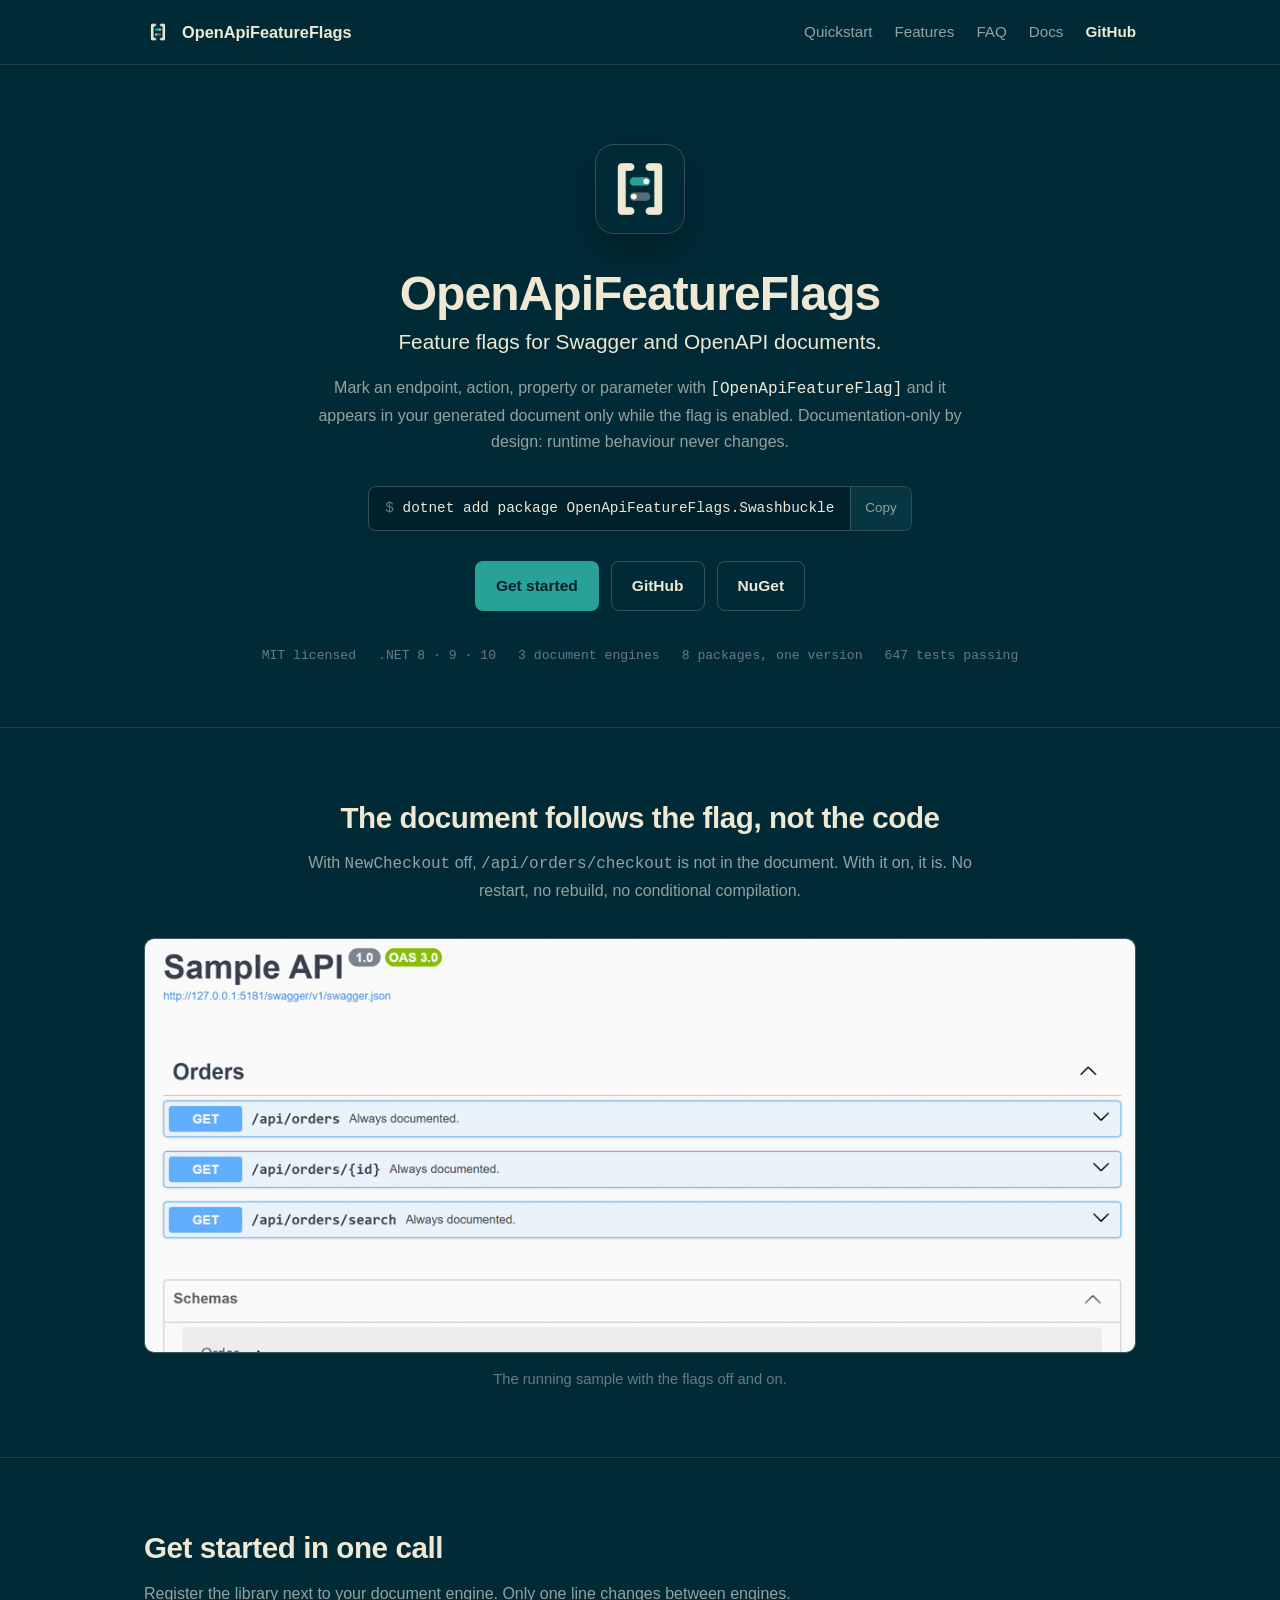
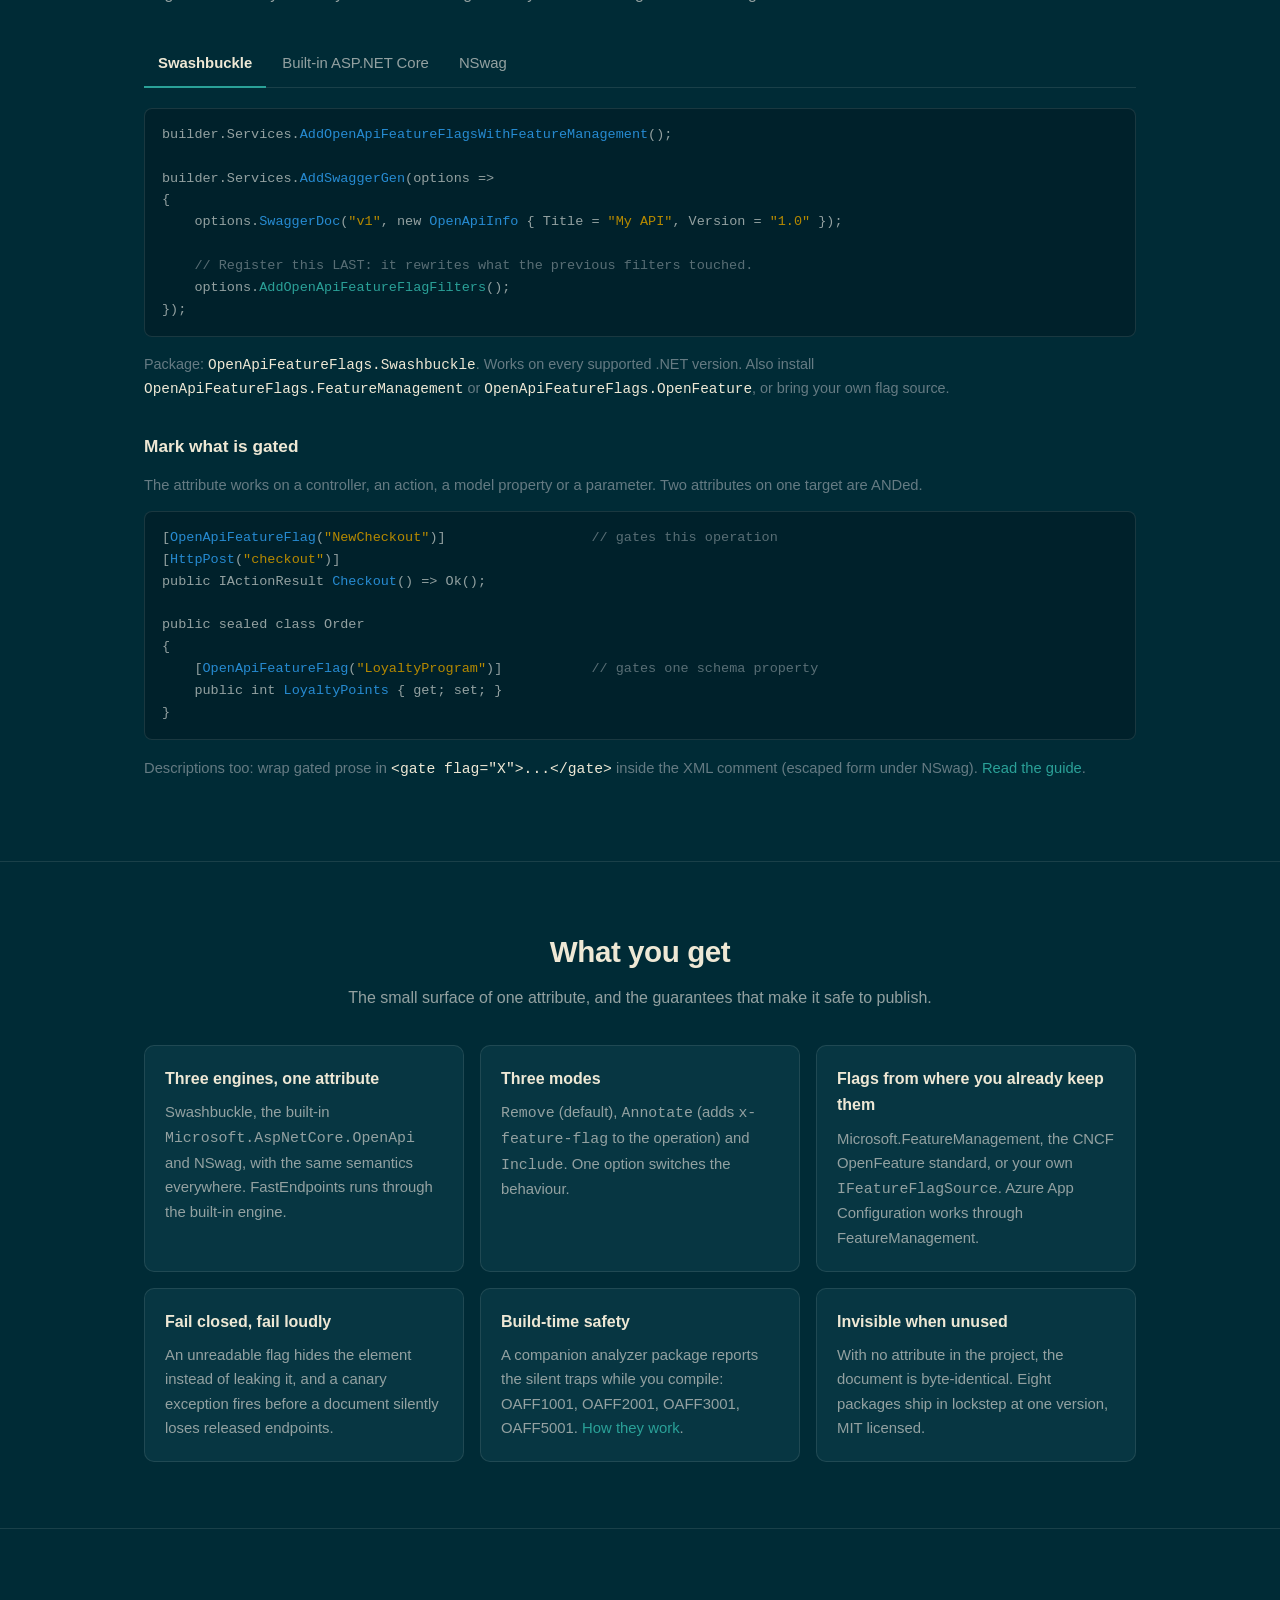
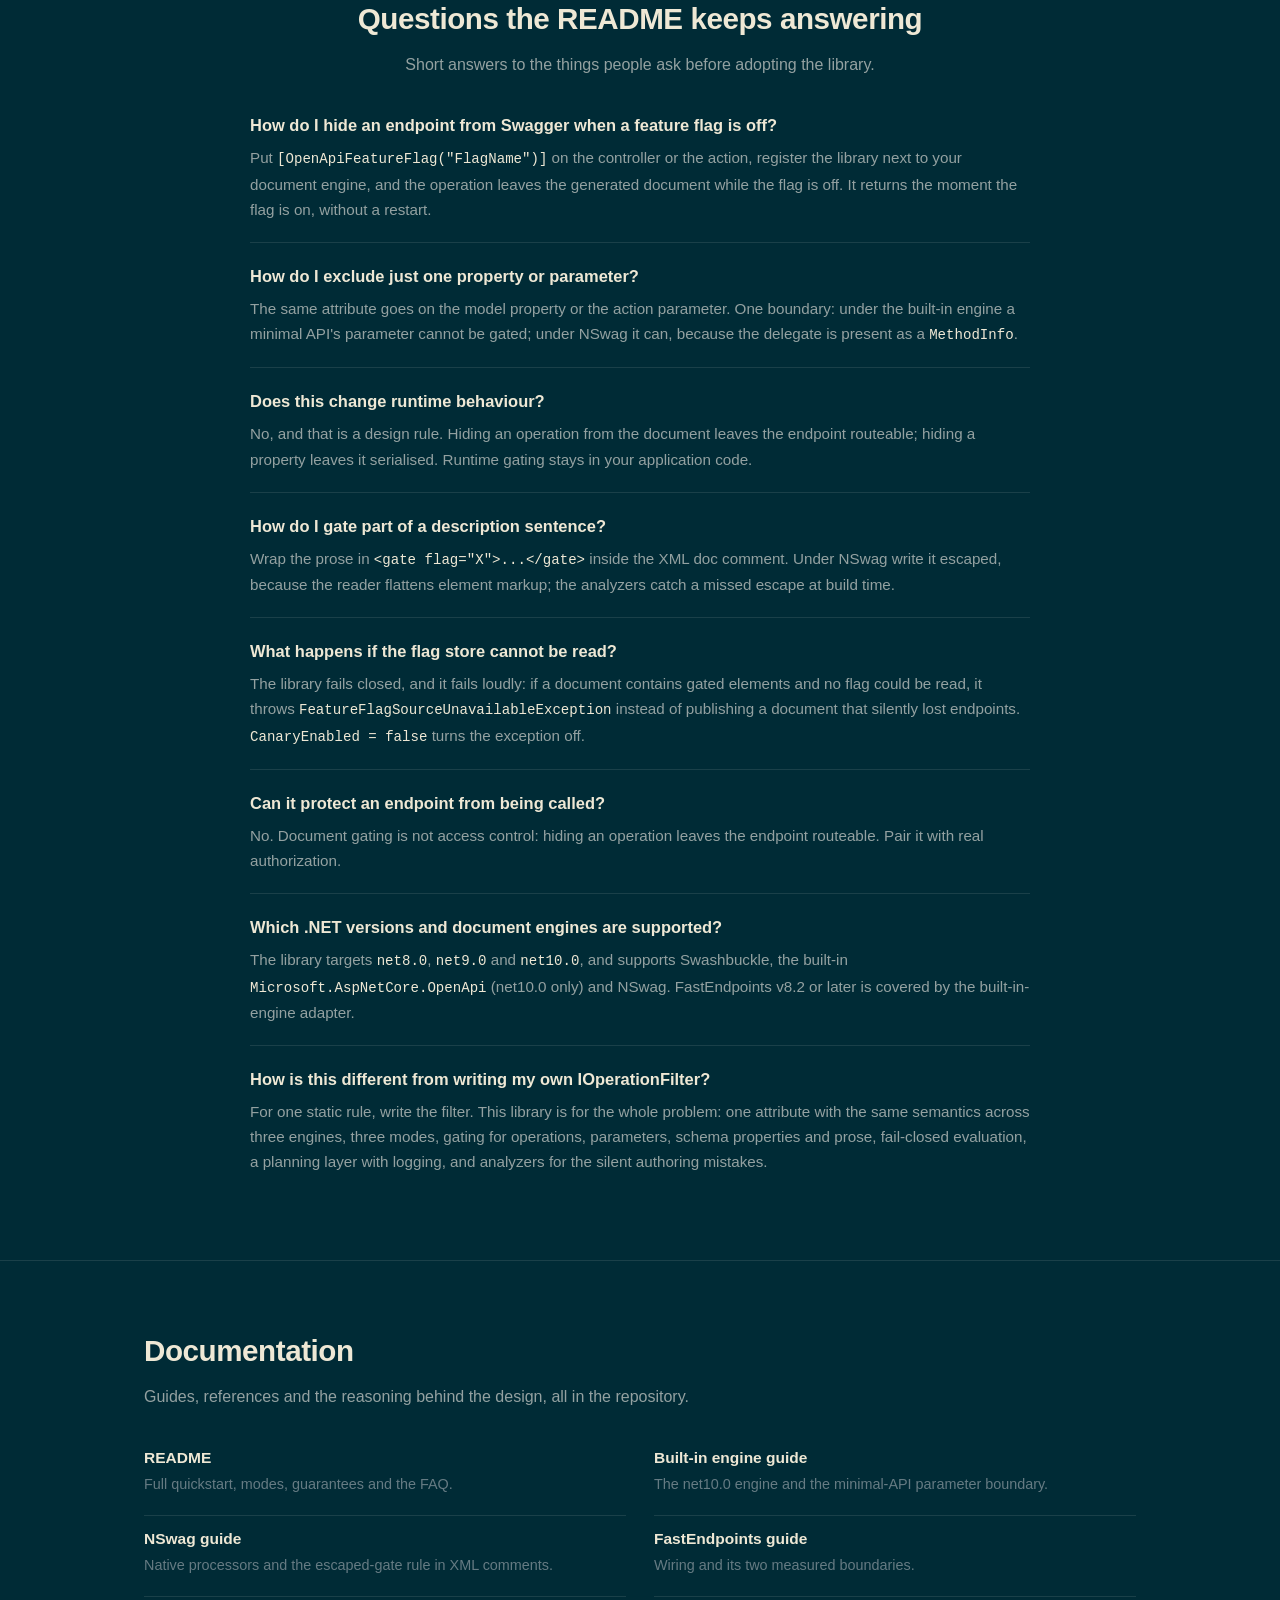
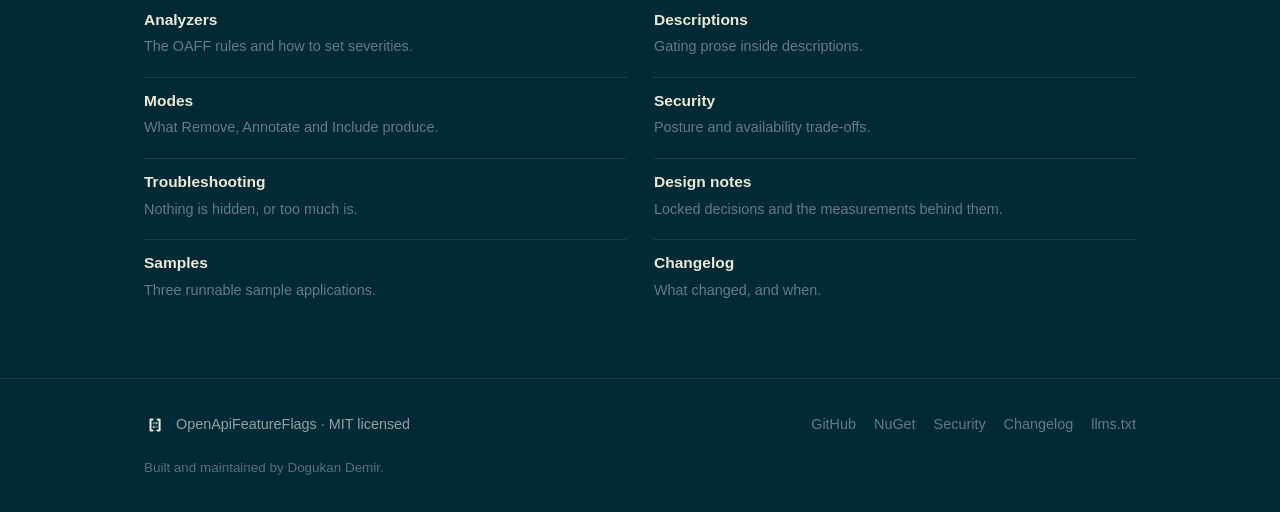
==== site/index.html @ a1bc6f2e "Add the project website under site/ and deploy it to GitHub Pages - Hand-rolled static landing page " ====
<!doctype html>
<html lang="en">
<head>
<meta charset="utf-8">
<meta name="viewport" content="width=device-width, initial-scale=1">
<title>OpenApiFeatureFlags: feature flags for Swagger and OpenAPI documents</title>
<meta name="description" content="Hide feature-flagged endpoints, actions, parameters and schema properties from your Swagger and OpenAPI documents on .NET until the flag is enabled. Works with Swashbuckle, the built-in Microsoft.AspNetCore.OpenApi and NSwag.">
<meta name="author" content="Dogukan Demir">
<link rel="canonical" href="https://dogukandemir.github.io/OpenApiFeatureFlags/">
<meta name="theme-color" content="#002b36">
<meta property="og:type" content="website">
<meta property="og:site_name" content="OpenApiFeatureFlags">
<meta property="og:title" content="OpenApiFeatureFlags: feature flags for Swagger and OpenAPI documents">
<meta property="og:description" content="Hide feature-flagged endpoints, actions, parameters and schema properties from your Swagger and OpenAPI documents on .NET until the flag is enabled.">
<meta property="og:url" content="https://dogukandemir.github.io/OpenApiFeatureFlags/">
<meta property="og:image" content="https://dogukandemir.github.io/OpenApiFeatureFlags/assets/og-image.png">
<meta name="twitter:card" content="summary_large_image">
<link rel="icon" type="image/svg+xml" href="assets/icon.svg">
<link rel="alternate icon" type="image/png" href="assets/icon-128.png">
<link rel="stylesheet" href="style.css">
<script type="application/ld+json">
{
  "@context": "https://schema.org",
  "@type": "SoftwareApplication",
  "name": "OpenApiFeatureFlags",
  "alternateName": "OpenAPI feature flags for .NET",
  "description": "Feature flags for Swagger and OpenAPI documents on .NET. Hide flagged endpoints, actions, parameters and schema properties from the generated document until the flag is enabled.",
  "url": "https://dogukandemir.github.io/OpenApiFeatureFlags/",
  "codeRepository": "https://github.com/dogukandemir/OpenApiFeatureFlags",
  "applicationCategory": "DeveloperApplication",
  "operatingSystem": ".NET 8, .NET 9, .NET 10",
  "programmingLanguage": "C#",
  "license": "https://github.com/dogukandemir/OpenApiFeatureFlags/blob/main/LICENSE",
  "offers": { "@type": "Offer", "price": "0", "priceCurrency": "USD" },
  "author": { "@type": "Person", "name": "Dogukan Demir", "url": "https://github.com/dogukandemir" }
}
</script>
<script type="application/ld+json">
{
  "@context": "https://schema.org",
  "@type": "FAQPage",
  "mainEntity": [
    {
      "@type": "Question",
      "name": "How do I hide an endpoint from Swagger when a feature flag is off?",
      "acceptedAnswer": { "@type": "Answer", "text": "Put [OpenApiFeatureFlag(\"FlagName\")] on the controller or the action, register the library next to your document engine, and the operation leaves the generated document while the flag is off. It returns the moment the flag is on, without a restart." }
    },
    {
      "@type": "Question",
      "name": "How do I exclude just one property or parameter from the document?",
      "acceptedAnswer": { "@type": "Answer", "text": "The same attribute goes on the model property or the action parameter. One boundary: under the built-in engine a minimal API's parameter cannot be gated; under NSwag it can, because the delegate is present as a MethodInfo." }
    },
    {
      "@type": "Question",
      "name": "Does document gating change runtime behaviour?",
      "acceptedAnswer": { "@type": "Answer", "text": "No, and that is a design rule. Hiding an operation from the document leaves the endpoint routeable; hiding a property leaves it serialised. Runtime gating stays in your application code." }
    },
    {
      "@type": "Question",
      "name": "How do I gate part of a description sentence?",
      "acceptedAnswer": { "@type": "Answer", "text": "Wrap the prose in a gate element inside the XML doc comment. Under NSwag write it escaped, because the reader flattens element markup; the analyzers catch a missed escape at build time." }
    },
    {
      "@type": "Question",
      "name": "What happens if the flag store cannot be read?",
      "acceptedAnswer": { "@type": "Answer", "text": "The library fails closed, and it fails loudly: if a document contains gated elements and no flag could be read, it throws FeatureFlagSourceUnavailableException instead of publishing a document that silently lost endpoints. CanaryEnabled = false turns the exception off." }
    },
    {
      "@type": "Question",
      "name": "Can it protect an endpoint from being called?",
      "acceptedAnswer": { "@type": "Answer", "text": "No. Document gating is not access control: hiding an operation leaves the endpoint routeable. Pair it with real authorization." }
    },
    {
      "@type": "Question",
      "name": "Which .NET versions and document engines are supported?",
      "acceptedAnswer": { "@type": "Answer", "text": "The library targets net8.0, net9.0 and net10.0, and supports Swashbuckle, the built-in Microsoft.AspNetCore.OpenApi (net10.0 only) and NSwag. FastEndpoints v8.2 or later is covered by the built-in-engine adapter." }
    },
    {
      "@type": "Question",
      "name": "How is this different from writing my own IOperationFilter?",
      "acceptedAnswer": { "@type": "Answer", "text": "For one static rule, write the filter. This library is for the whole problem: one attribute with the same semantics across three engines, three modes, gating for operations, parameters, schema properties and prose, fail-closed evaluation, a planning layer with logging, and analyzers for the silent authoring mistakes." }
    }
  ]
}
</script>
</head>
<body>
<a class="skip" href="#main">Skip to content</a>

<header class="site-header">
  <div class="container">
    <a class="brand" href="./">
      <img src="assets/icon-128.png" alt="OpenApiFeatureFlags mark" width="28" height="28">
      OpenApiFeatureFlags
    </a>
    <nav class="nav" aria-label="Main">
      <a href="#quickstart">Quickstart</a>
      <a href="#features">Features</a>
      <a href="#faq">FAQ</a>
      <a class="nav-docs" href="#docs">Docs</a>
      <a class="nav-github" href="https://github.com/dogukandemir/OpenApiFeatureFlags">GitHub</a>
    </nav>
  </div>
</header>

<main id="main">

  <section class="hero">
    <div class="container">
      <img class="mark" src="assets/icon-256.png" alt="The OpenApiFeatureFlags mark: two toggle pills between square brackets, in Solarized cyan" width="88" height="88">
      <h1>OpenApiFeatureFlags</h1>
      <p class="tagline">Feature flags for Swagger and OpenAPI documents.</p>
      <p class="lede">Mark an endpoint, action, property or parameter with <code>[OpenApiFeatureFlag]</code> and it appears in your generated document only while the flag is enabled. Documentation-only by design: runtime behaviour never changes.</p>
      <div class="install">
        <code id="install-cmd"><span class="prompt">$</span> dotnet add package OpenApiFeatureFlags.Swashbuckle</code>
        <button data-copy="#install-cmd" aria-label="Copy the install command">Copy</button>
      </div>
      <div class="actions">
        <a class="btn btn-primary" href="#quickstart">Get started</a>
        <a class="btn btn-secondary" href="https://github.com/dogukandemir/OpenApiFeatureFlags">GitHub</a>
        <a class="btn btn-secondary" href="https://www.nuget.org/packages/OpenApiFeatureFlags">NuGet</a>
      </div>
      <div class="stats">
        <span>MIT licensed</span>
        <span>.NET 8 &middot; 9 &middot; 10</span>
        <span>3 document engines</span>
        <span>8 packages, one version</span>
        <span>647 tests passing</span>
      </div>
    </div>
  </section>

  <section class="section">
    <div class="container">
      <div class="section-head center">
        <h2>The document follows the flag, not the code</h2>
        <p>With <code>NewCheckout</code> off, <code>/api/orders/checkout</code> is not in the document. With it on, it is. No restart, no rebuild, no conditional compilation.</p>
      </div>
      <div class="demo-frame">
        <img src="assets/demo-toggle.gif" alt="The sample application's Swagger UI with the NewCheckout flag off, then on; the checkout operation appears without a restart" width="1080" height="450" loading="lazy">
      </div>
      <p class="demo-caption">The running sample with the flags off and on.</p>
    </div>
  </section>

  <section class="section" id="quickstart">
    <div class="container">
      <div class="section-head">
        <h2>Get started in one call</h2>
        <p>Register the library next to your document engine. Only one line changes between engines.</p>
      </div>
      <div class="tabs" role="tablist" aria-label="Document engine">
        <button role="tab" id="tab-swashbuckle" aria-controls="panel-swashbuckle" aria-selected="true">Swashbuckle</button>
        <button role="tab" id="tab-builtin" aria-controls="panel-builtin" aria-selected="false" tabindex="-1">Built-in ASP.NET Core</button>
        <button role="tab" id="tab-nswag" aria-controls="panel-nswag" aria-selected="false" tabindex="-1">NSwag</button>
      </div>

      <div role="tabpanel" id="panel-swashbuckle" aria-labelledby="tab-swashbuckle" class="tabpanel">
        <pre><code>builder.Services.<span class="n">AddOpenApiFeatureFlagsWithFeatureManagement</span>();

builder.Services.<span class="n">AddSwaggerGen</span>(options =&gt;
{
    options.<span class="n">SwaggerDoc</span>(<span class="s">"v1"</span>, new <span class="n">OpenApiInfo</span> { Title = <span class="s">"My API"</span>, Version = <span class="s">"1.0"</span> });

    <span class="c">// Register this LAST: it rewrites what the previous filters touched.</span>
    options.<span class="hl">AddOpenApiFeatureFlagFilters</span>();
});</code></pre>
        <p class="engine-note">Package: <code class="inline">OpenApiFeatureFlags.Swashbuckle</code>. Works on every supported .NET version. Also install <code class="inline">OpenApiFeatureFlags.FeatureManagement</code> or <code class="inline">OpenApiFeatureFlags.OpenFeature</code>, or bring your own flag source.</p>
      </div>

      <div role="tabpanel" id="panel-builtin" aria-labelledby="tab-builtin" class="tabpanel" hidden>
        <pre><code>builder.Services.<span class="n">AddOpenApiFeatureFlagsWithFeatureManagement</span>();

builder.Services.<span class="n">AddOpenApi</span>(options =&gt;
{
    options.<span class="hl">AddOpenApiFeatureFlagTransformers</span>();
});</code></pre>
        <p class="engine-note">Package: <code class="inline">OpenApiFeatureFlags.AspNetCore</code>. <strong>.NET 10 only.</strong> FastEndpoints v8.2 or later runs through this engine.</p>
      </div>

      <div role="tabpanel" id="panel-nswag" aria-labelledby="tab-nswag" class="tabpanel" hidden>
        <pre><code>builder.Services.<span class="n">AddOpenApiFeatureFlagsWithFeatureManagement</span>();

builder.Services.<span class="n">AddOpenApiDocument</span>((settings, services) =&gt;
{
    settings.<span class="hl">AddOpenApiFeatureFlagProcessors</span>(services);
});</code></pre>
        <p class="engine-note">Package: <code class="inline">OpenApiFeatureFlags.NSwag</code>. The two-argument overload is required: it hands over the real service provider.</p>
      </div>

      <h3 class="qs-sub">Mark what is gated</h3>
      <p class="qs-note">The attribute works on a controller, an action, a model property or a parameter. Two attributes on one target are ANDed.</p>
      <pre><code>[<span class="n">OpenApiFeatureFlag</span>(<span class="s">"NewCheckout"</span>)]                  <span class="c">// gates this operation</span>
[<span class="n">HttpPost</span>(<span class="s">"checkout"</span>)]
public IActionResult <span class="n">Checkout</span>() =&gt; Ok();

public sealed class Order
{
    [<span class="n">OpenApiFeatureFlag</span>(<span class="s">"LoyaltyProgram"</span>)]           <span class="c">// gates one schema property</span>
    public int <span class="n">LoyaltyPoints</span> { get; set; }
}</code></pre>
      <p class="qs-note">Descriptions too: wrap gated prose in <code class="inline">&lt;gate flag="X"&gt;...&lt;/gate&gt;</code> inside the XML comment (escaped form under NSwag). <a href="https://github.com/dogukandemir/OpenApiFeatureFlags/blob/main/docs/descriptions.md">Read the guide</a>.</p>
    </div>
  </section>

  <section class="section" id="features">
    <div class="container">
      <div class="section-head center">
        <h2>What you get</h2>
        <p>The small surface of one attribute, and the guarantees that make it safe to publish.</p>
      </div>
      <div class="cards">
        <div class="card">
          <h3>Three engines, one attribute</h3>
          <p>Swashbuckle, the built-in <code>Microsoft.AspNetCore.OpenApi</code> and NSwag, with the same semantics everywhere. FastEndpoints runs through the built-in engine.</p>
        </div>
        <div class="card">
          <h3>Three modes</h3>
          <p><code>Remove</code> (default), <code>Annotate</code> (adds <code>x-feature-flag</code> to the operation) and <code>Include</code>. One option switches the behaviour.</p>
        </div>
        <div class="card">
          <h3>Flags from where you already keep them</h3>
          <p>Microsoft.FeatureManagement, the CNCF OpenFeature standard, or your own <code>IFeatureFlagSource</code>. Azure App Configuration works through FeatureManagement.</p>
        </div>
        <div class="card">
          <h3>Fail closed, fail loudly</h3>
          <p>An unreadable flag hides the element instead of leaking it, and a canary exception fires before a document silently loses released endpoints.</p>
        </div>
        <div class="card">
          <h3>Build-time safety</h3>
          <p>A companion analyzer package reports the silent traps while you compile: OAFF1001, OAFF2001, OAFF3001, OAFF5001. <a href="https://github.com/dogukandemir/OpenApiFeatureFlags/blob/main/docs/analyzers.md">How they work</a>.</p>
        </div>
        <div class="card">
          <h3>Invisible when unused</h3>
          <p>With no attribute in the project, the document is byte-identical. Eight packages ship in lockstep at one version, MIT licensed.</p>
        </div>
      </div>
    </div>
  </section>

  <section class="section" id="faq">
    <div class="container">
      <div class="section-head center">
        <h2>Questions the README keeps answering</h2>
        <p>Short answers to the things people ask before adopting the library.</p>
      </div>
      <div class="faq">
        <div class="faq-item">
          <h3>How do I hide an endpoint from Swagger when a feature flag is off?</h3>
          <p>Put <code>[OpenApiFeatureFlag("FlagName")]</code> on the controller or the action, register the library next to your document engine, and the operation leaves the generated document while the flag is off. It returns the moment the flag is on, without a restart.</p>
        </div>
        <div class="faq-item">
          <h3>How do I exclude just one property or parameter?</h3>
          <p>The same attribute goes on the model property or the action parameter. One boundary: under the built-in engine a minimal API's parameter cannot be gated; under NSwag it can, because the delegate is present as a <code>MethodInfo</code>.</p>
        </div>
        <div class="faq-item">
          <h3>Does this change runtime behaviour?</h3>
          <p>No, and that is a design rule. Hiding an operation from the document leaves the endpoint routeable; hiding a property leaves it serialised. Runtime gating stays in your application code.</p>
        </div>
        <div class="faq-item">
          <h3>How do I gate part of a description sentence?</h3>
          <p>Wrap the prose in <code>&lt;gate flag="X"&gt;...&lt;/gate&gt;</code> inside the XML doc comment. Under NSwag write it escaped, because the reader flattens element markup; the analyzers catch a missed escape at build time.</p>
        </div>
        <div class="faq-item">
          <h3>What happens if the flag store cannot be read?</h3>
          <p>The library fails closed, and it fails loudly: if a document contains gated elements and no flag could be read, it throws <code>FeatureFlagSourceUnavailableException</code> instead of publishing a document that silently lost endpoints. <code>CanaryEnabled = false</code> turns the exception off.</p>
        </div>
        <div class="faq-item">
          <h3>Can it protect an endpoint from being called?</h3>
          <p>No. Document gating is not access control: hiding an operation leaves the endpoint routeable. Pair it with real authorization.</p>
        </div>
        <div class="faq-item">
          <h3>Which .NET versions and document engines are supported?</h3>
          <p>The library targets <code>net8.0</code>, <code>net9.0</code> and <code>net10.0</code>, and supports Swashbuckle, the built-in <code>Microsoft.AspNetCore.OpenApi</code> (net10.0 only) and NSwag. FastEndpoints v8.2 or later is covered by the built-in-engine adapter.</p>
        </div>
        <div class="faq-item">
          <h3>How is this different from writing my own IOperationFilter?</h3>
          <p>For one static rule, write the filter. This library is for the whole problem: one attribute with the same semantics across three engines, three modes, gating for operations, parameters, schema properties and prose, fail-closed evaluation, a planning layer with logging, and analyzers for the silent authoring mistakes.</p>
        </div>
      </div>
    </div>
  </section>

  <section class="section" id="docs">
    <div class="container">
      <div class="section-head">
        <h2>Documentation</h2>
        <p>Guides, references and the reasoning behind the design, all in the repository.</p>
      </div>
      <div class="docs-grid">
        <div class="docs-item">
          <a class="doc-link" href="https://github.com/dogukandemir/OpenApiFeatureFlags/blob/main/README.md">README</a>
          <span class="desc">Full quickstart, modes, guarantees and the FAQ.</span>
        </div>
        <div class="docs-item">
          <a class="doc-link" href="https://github.com/dogukandemir/OpenApiFeatureFlags/blob/main/docs/aspnetcore.md">Built-in engine guide</a>
          <span class="desc">The net10.0 engine and the minimal-API parameter boundary.</span>
        </div>
        <div class="docs-item">
          <a class="doc-link" href="https://github.com/dogukandemir/OpenApiFeatureFlags/blob/main/docs/nswag.md">NSwag guide</a>
          <span class="desc">Native processors and the escaped-gate rule in XML comments.</span>
        </div>
        <div class="docs-item">
          <a class="doc-link" href="https://github.com/dogukandemir/OpenApiFeatureFlags/blob/main/docs/fastendpoints.md">FastEndpoints guide</a>
          <span class="desc">Wiring and its two measured boundaries.</span>
        </div>
        <div class="docs-item">
          <a class="doc-link" href="https://github.com/dogukandemir/OpenApiFeatureFlags/blob/main/docs/analyzers.md">Analyzers</a>
          <span class="desc">The OAFF rules and how to set severities.</span>
        </div>
        <div class="docs-item">
          <a class="doc-link" href="https://github.com/dogukandemir/OpenApiFeatureFlags/blob/main/docs/descriptions.md">Descriptions</a>
          <span class="desc">Gating prose inside descriptions.</span>
        </div>
        <div class="docs-item">
          <a class="doc-link" href="https://github.com/dogukandemir/OpenApiFeatureFlags/blob/main/docs/modes.md">Modes</a>
          <span class="desc">What Remove, Annotate and Include produce.</span>
        </div>
        <div class="docs-item">
          <a class="doc-link" href="https://github.com/dogukandemir/OpenApiFeatureFlags/blob/main/docs/security.md">Security</a>
          <span class="desc">Posture and availability trade-offs.</span>
        </div>
        <div class="docs-item">
          <a class="doc-link" href="https://github.com/dogukandemir/OpenApiFeatureFlags/blob/main/docs/troubleshooting.md">Troubleshooting</a>
          <span class="desc">Nothing is hidden, or too much is.</span>
        </div>
        <div class="docs-item">
          <a class="doc-link" href="https://github.com/dogukandemir/OpenApiFeatureFlags/blob/main/docs/design.md">Design notes</a>
          <span class="desc">Locked decisions and the measurements behind them.</span>
        </div>
        <div class="docs-item">
          <a class="doc-link" href="https://github.com/dogukandemir/OpenApiFeatureFlags/tree/main/samples">Samples</a>
          <span class="desc">Three runnable sample applications.</span>
        </div>
        <div class="docs-item">
          <a class="doc-link" href="https://github.com/dogukandemir/OpenApiFeatureFlags/blob/main/CHANGELOG.md">Changelog</a>
          <span class="desc">What changed, and when.</span>
        </div>
      </div>
    </div>
  </section>

</main>

<footer class="site-footer">
  <div class="container">
    <div class="foot-brand">
      <img src="assets/icon-128.png" alt="" width="22" height="22">
      <span>OpenApiFeatureFlags &middot; MIT licensed</span>
    </div>
    <nav aria-label="Footer">
      <a href="https://github.com/dogukandemir/OpenApiFeatureFlags">GitHub</a>
      <a href="https://www.nuget.org/packages/OpenApiFeatureFlags">NuGet</a>
      <a href="https://github.com/dogukandemir/OpenApiFeatureFlags/blob/main/SECURITY.md">Security</a>
      <a href="https://github.com/dogukandemir/OpenApiFeatureFlags/blob/main/CHANGELOG.md">Changelog</a>
      <a href="llms.txt">llms.txt</a>
    </nav>
    <p class="colophon">Built and maintained by Dogukan Demir.</p>
  </div>
</footer>

<script src="script.js" defer></script>
</body>
</html>
---- site/style.css ----
/* OpenApiFeatureFlags website. Solarized dark palette, matching the project mark.
   Hand-rolled, no frameworks, no external requests. */

:root {
  --bg: #002b36;
  --bg-elev: #073642;
  --bg-code: #00212b;
  --border: rgba(147, 161, 161, 0.18);
  --border-strong: rgba(147, 161, 161, 0.34);
  --text: #93a1a1;
  --text-dim: #657b83;
  --text-faint: #586e75;
  --text-strong: #eee8d5;
  --accent: #2aa198;
  --accent-bright: #35b5ac;
  --yellow: #b58900;
  --blue: #268bd2;
  --mono: ui-monospace, "Cascadia Code", "SF Mono", Menlo, Consolas, monospace;
  --sans: -apple-system, BlinkMacSystemFont, "Segoe UI", Roboto, "Helvetica Neue", Arial, sans-serif;
  --radius: 10px;
  --container: 1040px;
}

* { box-sizing: border-box; }

html { scroll-behavior: smooth; }
@media (prefers-reduced-motion: reduce) { html { scroll-behavior: auto; } }

body {
  margin: 0;
  background: var(--bg);
  color: var(--text);
  font-family: var(--sans);
  font-size: 16px;
  line-height: 1.65;
  -webkit-font-smoothing: antialiased;
  text-rendering: optimizeLegibility;
}

a { color: var(--accent); text-decoration: none; }
a:hover { text-decoration: underline; }

::selection { background: rgba(42, 161, 152, 0.35); color: var(--text-strong); }
:focus-visible { outline: 2px solid var(--accent); outline-offset: 2px; border-radius: 2px; }

.container { max-width: var(--container); margin: 0 auto; padding: 0 24px; }

/* Header */
.site-header {
  position: sticky;
  top: 0;
  z-index: 20;
  background: var(--bg);
  border-bottom: 1px solid var(--border);
}
.site-header .container {
  display: flex;
  align-items: center;
  justify-content: space-between;
  gap: 16px;
  min-height: 64px;
}
.brand {
  display: flex;
  align-items: center;
  gap: 10px;
  color: var(--text-strong);
  font-weight: 650;
  font-size: 1.02rem;
}
.brand:hover { text-decoration: none; }
.brand img { width: 28px; height: 28px; border-radius: 6px; display: block; }
.nav { display: flex; align-items: center; gap: 22px; font-size: 0.95rem; }
.nav a { color: var(--text); }
.nav a:hover { color: var(--text-strong); text-decoration: none; }
.nav a.nav-github { color: var(--text-strong); font-weight: 550; }
@media (max-width: 760px) {
  .nav a:not(.nav-docs):not(.nav-github) { display: none; }
  .nav { gap: 16px; }
}

/* Hero */
.hero { padding: 80px 0 60px; text-align: center; }
.hero .mark {
  width: 88px;
  height: 88px;
  border-radius: 18px;
  box-shadow: 0 0 0 1px var(--border-strong), 0 14px 36px rgba(0, 0, 0, 0.35);
}
.hero h1 {
  margin: 26px 0 4px;
  font-size: clamp(2.1rem, 5vw, 3rem);
  line-height: 1.12;
  letter-spacing: -0.02em;
  color: var(--text-strong);
}
.hero .tagline {
  margin: 0 auto 16px;
  font-size: clamp(1.08rem, 2.4vw, 1.3rem);
  color: var(--text-strong);
  font-weight: 450;
}
.hero .lede { max-width: 660px; margin: 0 auto 30px; }
.hero .lede code, .section code.inline { color: var(--text-strong); white-space: nowrap; }

.btn {
  display: inline-flex;
  align-items: center;
  gap: 8px;
  padding: 11px 20px;
  border-radius: 8px;
  border: 1px solid transparent;
  font: inherit;
  font-size: 0.97rem;
  font-weight: 600;
  cursor: pointer;
}
.btn:hover { text-decoration: none; }
.btn-primary { background: var(--accent); color: #002129; }
.btn-primary:hover { background: var(--accent-bright); }
.btn-secondary { border-color: var(--border-strong); color: var(--text-strong); }
.btn-secondary:hover { border-color: var(--accent); }
.hero .actions { display: flex; justify-content: center; flex-wrap: wrap; gap: 12px; margin-bottom: 34px; }

.install {
  display: inline-flex;
  align-items: stretch;
  border: 1px solid var(--border-strong);
  border-radius: 8px;
  overflow: hidden;
  background: var(--bg-code);
  margin-bottom: 30px;
  max-width: 100%;
}
.install code {
  padding: 10px 16px;
  font-family: var(--mono);
  font-size: 0.9rem;
  color: var(--text-strong);
  white-space: nowrap;
  overflow-x: auto;
}
.install code .prompt { color: var(--text-dim); user-select: none; }
.install button {
  border: none;
  border-left: 1px solid var(--border-strong);
  background: var(--bg-elev);
  color: var(--text);
  padding: 10px 14px;
  font: inherit;
  font-size: 0.84rem;
  cursor: pointer;
  white-space: nowrap;
}
.install button:hover { color: var(--text-strong); }
@media (max-width: 560px) {
  .install code { white-space: normal; word-break: break-all; }
}

.stats {
  display: flex;
  flex-wrap: wrap;
  justify-content: center;
  gap: 8px 22px;
  color: var(--text-dim);
  font-family: var(--mono);
  font-size: 0.82rem;
}
.stats a { color: var(--text-dim); }
.stats a:hover { color: var(--accent); }

/* Sections */
.section { padding: 66px 0; border-top: 1px solid var(--border); }
.section-head { margin-bottom: 34px; }
.section-head.center { text-align: center; }
.section-head h2 {
  margin: 0 0 8px;
  font-size: clamp(1.5rem, 3vw, 1.85rem);
  letter-spacing: -0.015em;
  color: var(--text-strong);
}
.section-head p { margin: 0; max-width: 680px; }
.section-head.center p { margin: 0 auto; }

/* Demo */
.demo-frame {
  border: 1px solid var(--border-strong);
  border-radius: var(--radius);
  overflow: hidden;
  background: var(--bg-elev);
}
.demo-frame img { display: block; width: 100%; height: auto; }
.demo-caption {
  margin: 14px 0 0;
  text-align: center;
  color: var(--text-dim);
  font-size: 0.92rem;
}

/* Quickstart */
.tabs {
  display: flex;
  flex-wrap: wrap;
  gap: 2px;
  border-bottom: 1px solid var(--border);
  margin-bottom: 20px;
}
.tabs [role="tab"] {
  background: none;
  border: none;
  border-bottom: 2px solid transparent;
  margin-bottom: -1px;
  padding: 10px 14px;
  font: inherit;
  font-size: 0.93rem;
  color: var(--text);
  cursor: pointer;
}
.tabs [role="tab"]:hover { color: var(--text-strong); }
.tabs [role="tab"][aria-selected="true"] {
  color: var(--text-strong);
  border-bottom-color: var(--accent);
  font-weight: 600;
}
.tabpanel[hidden] { display: none; }
.engine-note { color: var(--text-dim); font-size: 0.9rem; margin: 10px 0 0; }

pre {
  margin: 0 0 16px;
  padding: 15px 17px;
  background: var(--bg-code);
  border: 1px solid var(--border);
  border-radius: 8px;
  overflow-x: auto;
  font-family: var(--mono);
  font-size: 13.5px;
  line-height: 1.62;
  color: var(--text);
}
pre .c { color: var(--text-faint); }
pre .s { color: var(--yellow); }
pre .hl { color: var(--accent); }
pre .n { color: var(--blue); }

.qs-sub { margin: 30px 0 12px; font-size: 1.08rem; color: var(--text-strong); }
.qs-note { color: var(--text-dim); font-size: 0.92rem; margin: 0 0 14px; }

/* Feature cards */
.cards {
  display: grid;
  grid-template-columns: repeat(3, 1fr);
  gap: 16px;
}
@media (max-width: 920px) { .cards { grid-template-columns: 1fr 1fr; } }
@media (max-width: 620px) { .cards { grid-template-columns: 1fr; } }
.card {
  background: var(--bg-elev);
  border: 1px solid var(--border);
  border-radius: var(--radius);
  padding: 20px;
}
.card h3 {
  margin: 0 0 8px;
  font-size: 1rem;
  color: var(--text-strong);
}
.card p { margin: 0; font-size: 0.93rem; }
.card a { color: var(--accent); }

/* FAQ */
.faq { max-width: 780px; margin: 0 auto; }
.faq-item { border-top: 1px solid var(--border); padding: 20px 0; }
.faq-item:first-child { border-top: none; padding-top: 0; }
.faq-item h3 {
  margin: 0 0 6px;
  font-size: 1.03rem;
  color: var(--text-strong);
}
.faq-item p { margin: 0; font-size: 0.95rem; }
.faq-item code { color: var(--text-strong); font-size: 0.88rem; white-space: nowrap; }

/* Docs */
.docs-grid {
  display: grid;
  grid-template-columns: 1fr 1fr;
  gap: 8px 28px;
}
@media (max-width: 760px) { .docs-grid { grid-template-columns: 1fr; } }
.docs-grid a.doc-link {
  color: var(--text-strong);
  font-weight: 600;
  font-size: 0.97rem;
}
.docs-grid .desc { color: var(--text-dim); font-size: 0.9rem; display: block; margin-top: 2px; }
.docs-item { padding: 10px 0; border-top: 1px solid var(--border); }
.docs-grid .docs-item:nth-child(-n+2) { border-top: none; padding-top: 0; }
@media (max-width: 760px) { .docs-grid .docs-item:nth-child(2) { border-top: 1px solid var(--border); padding-top: 10px; } }

/* Footer */
.site-footer {
  border-top: 1px solid var(--border);
  padding: 34px 0 46px;
  font-size: 0.9rem;
  color: var(--text-dim);
}
.site-footer .container {
  display: flex;
  flex-wrap: wrap;
  gap: 14px 26px;
  align-items: center;
  justify-content: space-between;
}
.site-footer .foot-brand { display: flex; align-items: center; gap: 10px; color: var(--text); }
.site-footer .foot-brand img { width: 22px; height: 22px; border-radius: 5px; }
.site-footer nav { display: flex; flex-wrap: wrap; gap: 18px; }
.site-footer nav a { color: var(--text-dim); }
.site-footer nav a:hover { color: var(--accent); }

.skip {
  position: absolute;
  left: -9999px;
  top: 0;
  background: var(--accent);
  color: #002129;
  padding: 8px 14px;
  border-radius: 0 0 8px 0;
  z-index: 40;
  font-weight: 600;
}
.skip:focus { left: 0; }

.colophon {
  flex-basis: 100%;
  margin: 6px 0 0;
  color: var(--text-faint);
  font-size: 0.84rem;
}
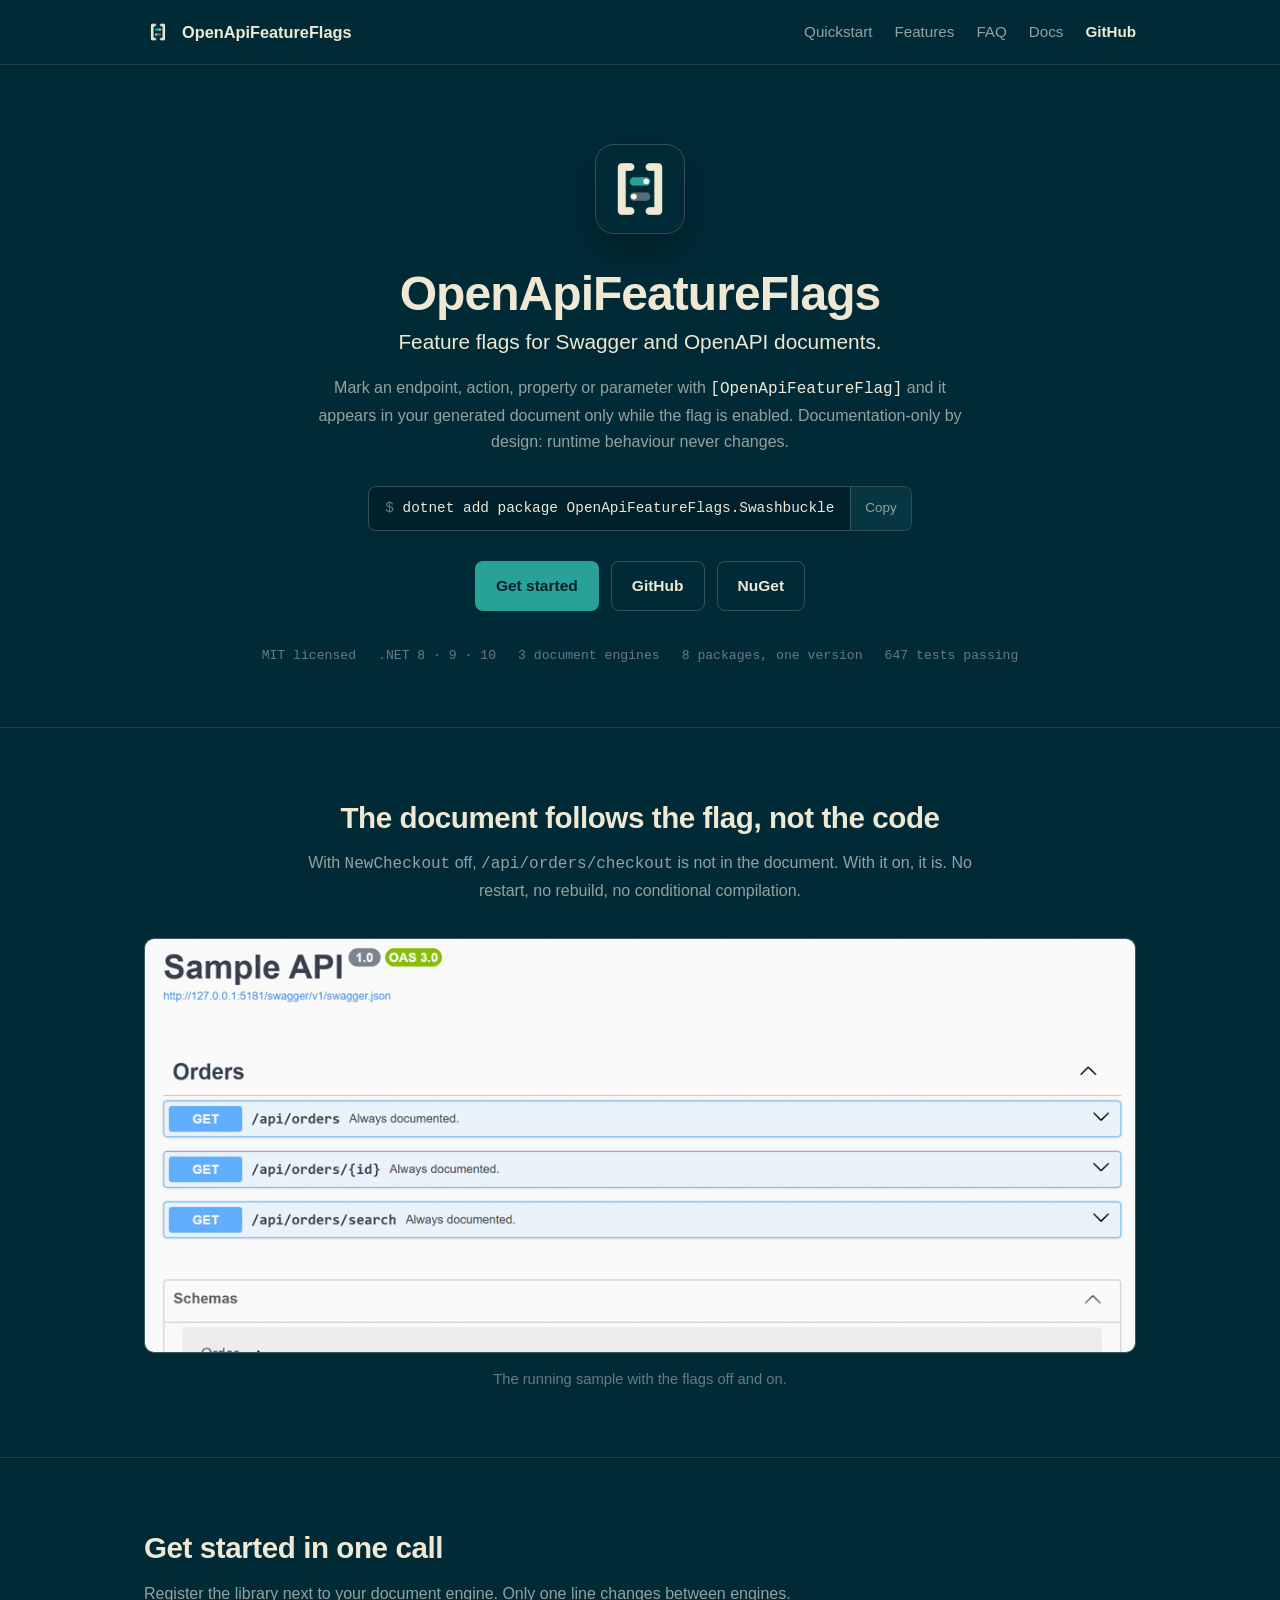
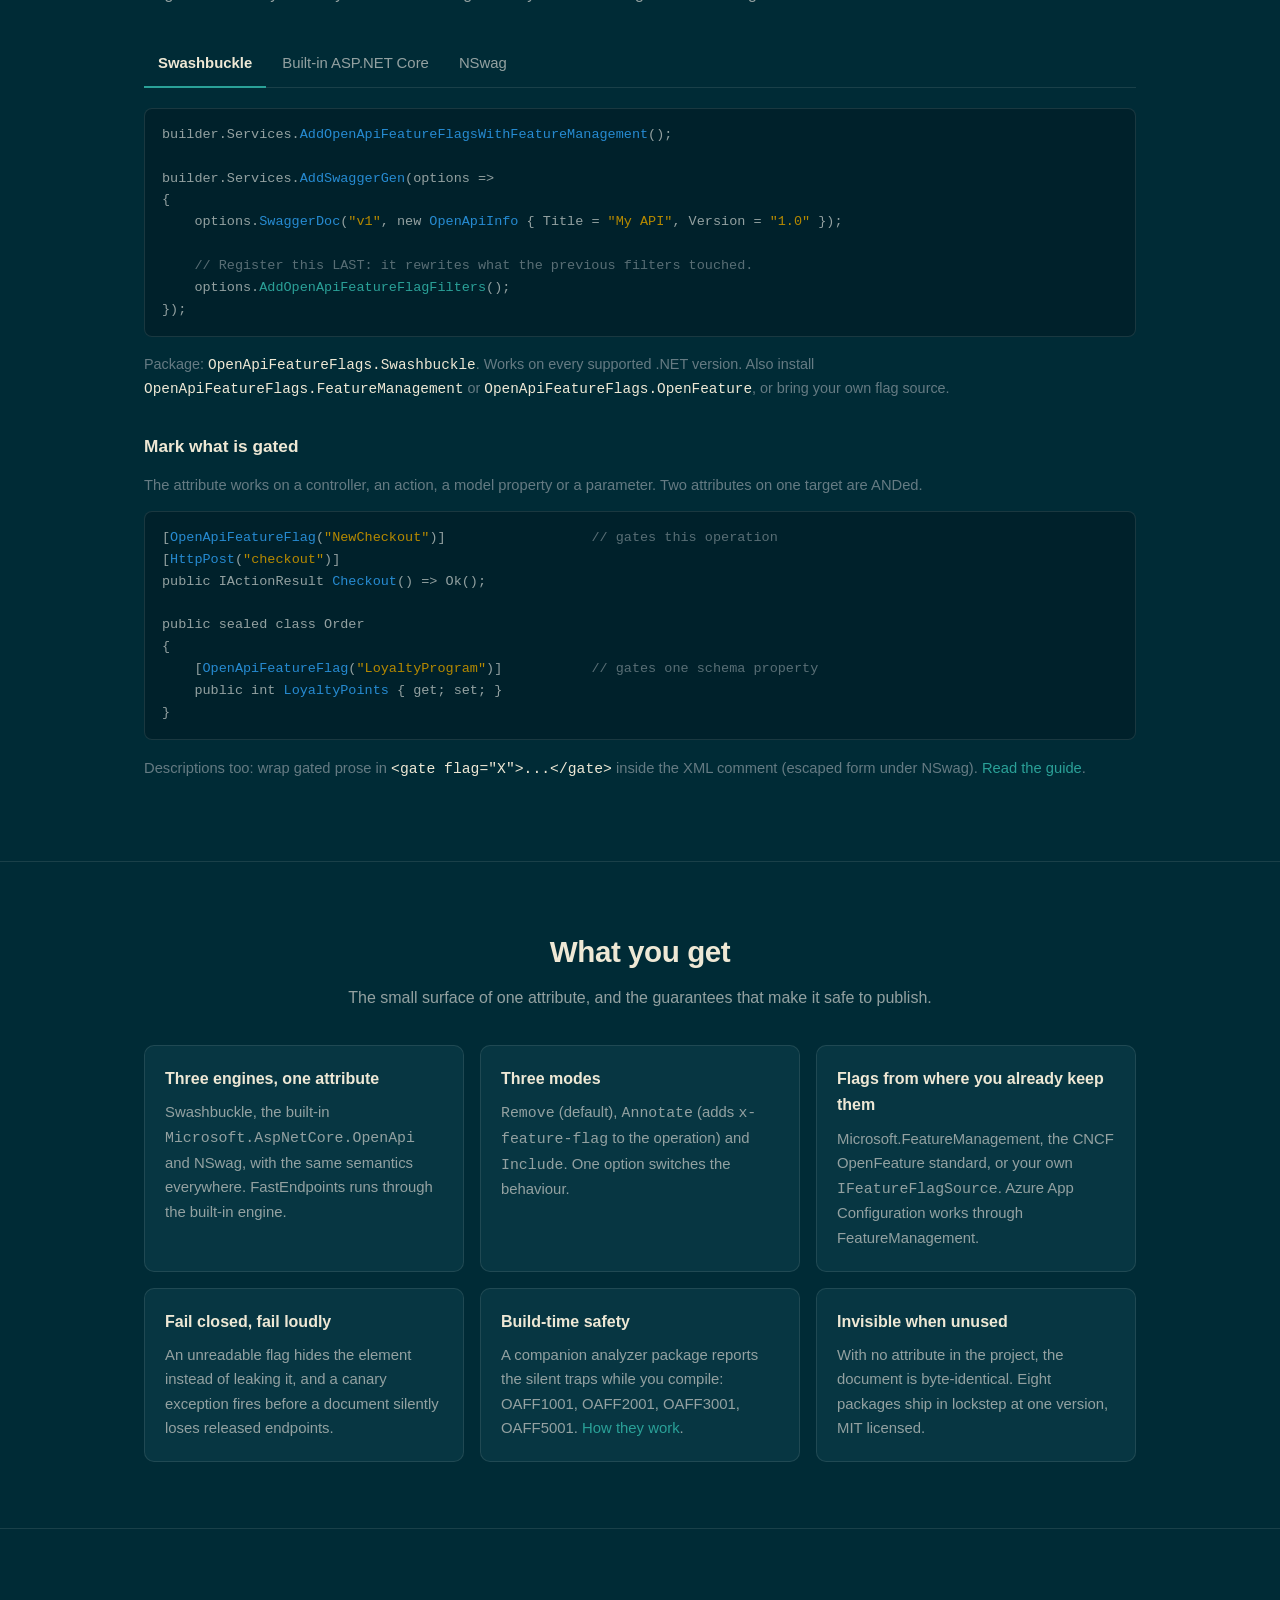
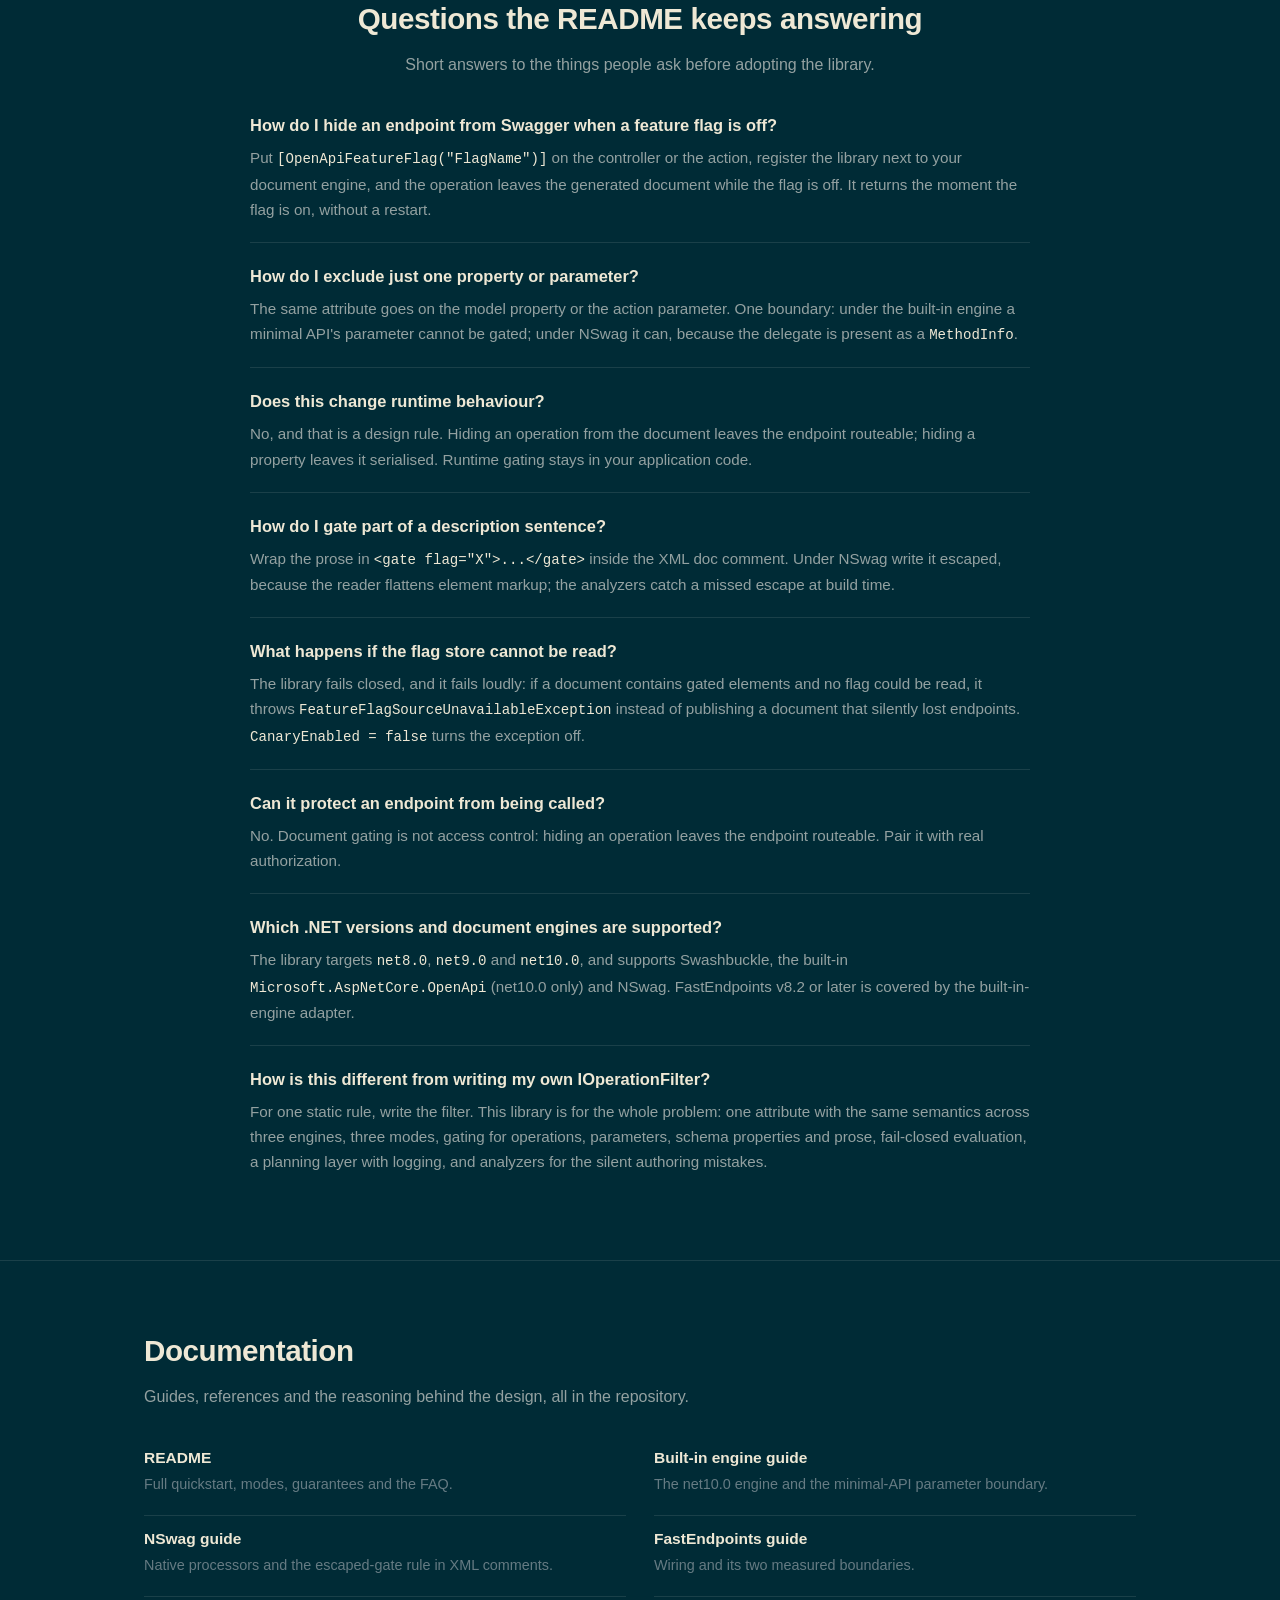
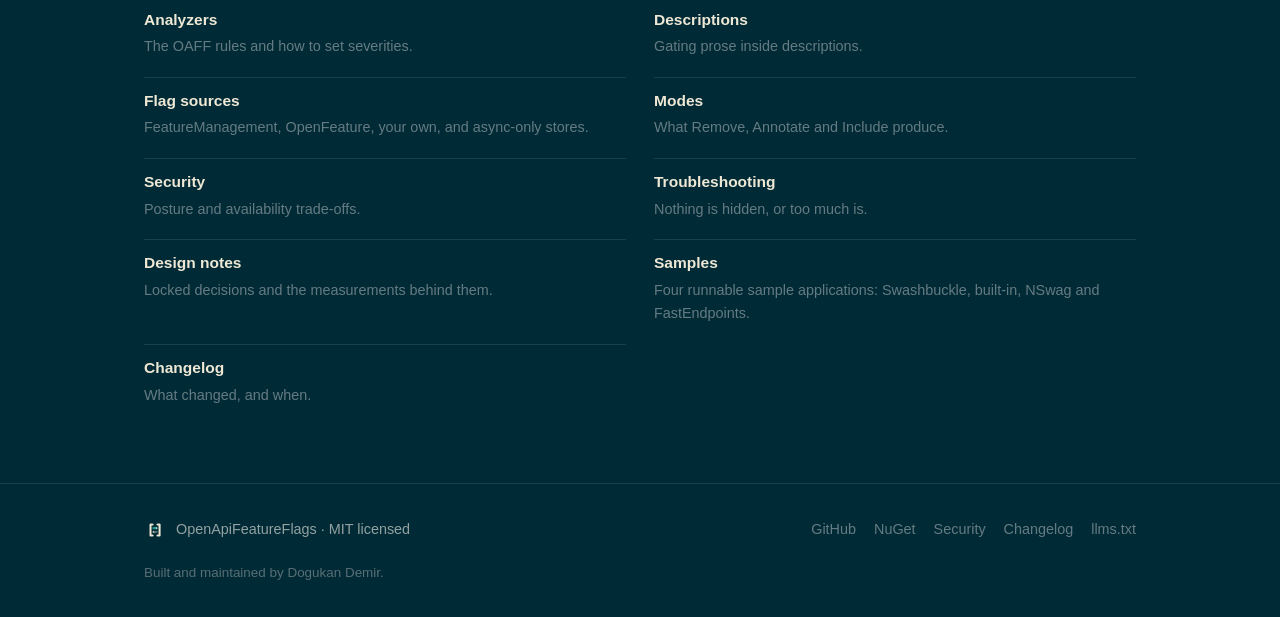
==== commit 54e4b6fe: "Add OAFF1002, the flag sources guide, a FastEndpoints sample and the site links - Analyzer: OAFF1002" ====
--- a/site/index.html
+++ b/site/index.html
@@ -313,6 +313,10 @@
           <span class="desc">Gating prose inside descriptions.</span>
         </div>
         <div class="docs-item">
+          <a class="doc-link" href="https://github.com/dogukandemir/OpenApiFeatureFlags/blob/main/docs/flag-sources.md">Flag sources</a>
+          <span class="desc">FeatureManagement, OpenFeature, your own, and async-only stores.</span>
+        </div>
+        <div class="docs-item">
           <a class="doc-link" href="https://github.com/dogukandemir/OpenApiFeatureFlags/blob/main/docs/modes.md">Modes</a>
           <span class="desc">What Remove, Annotate and Include produce.</span>
         </div>
@@ -330,7 +334,7 @@
         </div>
         <div class="docs-item">
           <a class="doc-link" href="https://github.com/dogukandemir/OpenApiFeatureFlags/tree/main/samples">Samples</a>
-          <span class="desc">Three runnable sample applications.</span>
+          <span class="desc">Four runnable sample applications: Swashbuckle, built-in, NSwag and FastEndpoints.</span>
         </div>
         <div class="docs-item">
           <a class="doc-link" href="https://github.com/dogukandemir/OpenApiFeatureFlags/blob/main/CHANGELOG.md">Changelog</a>
